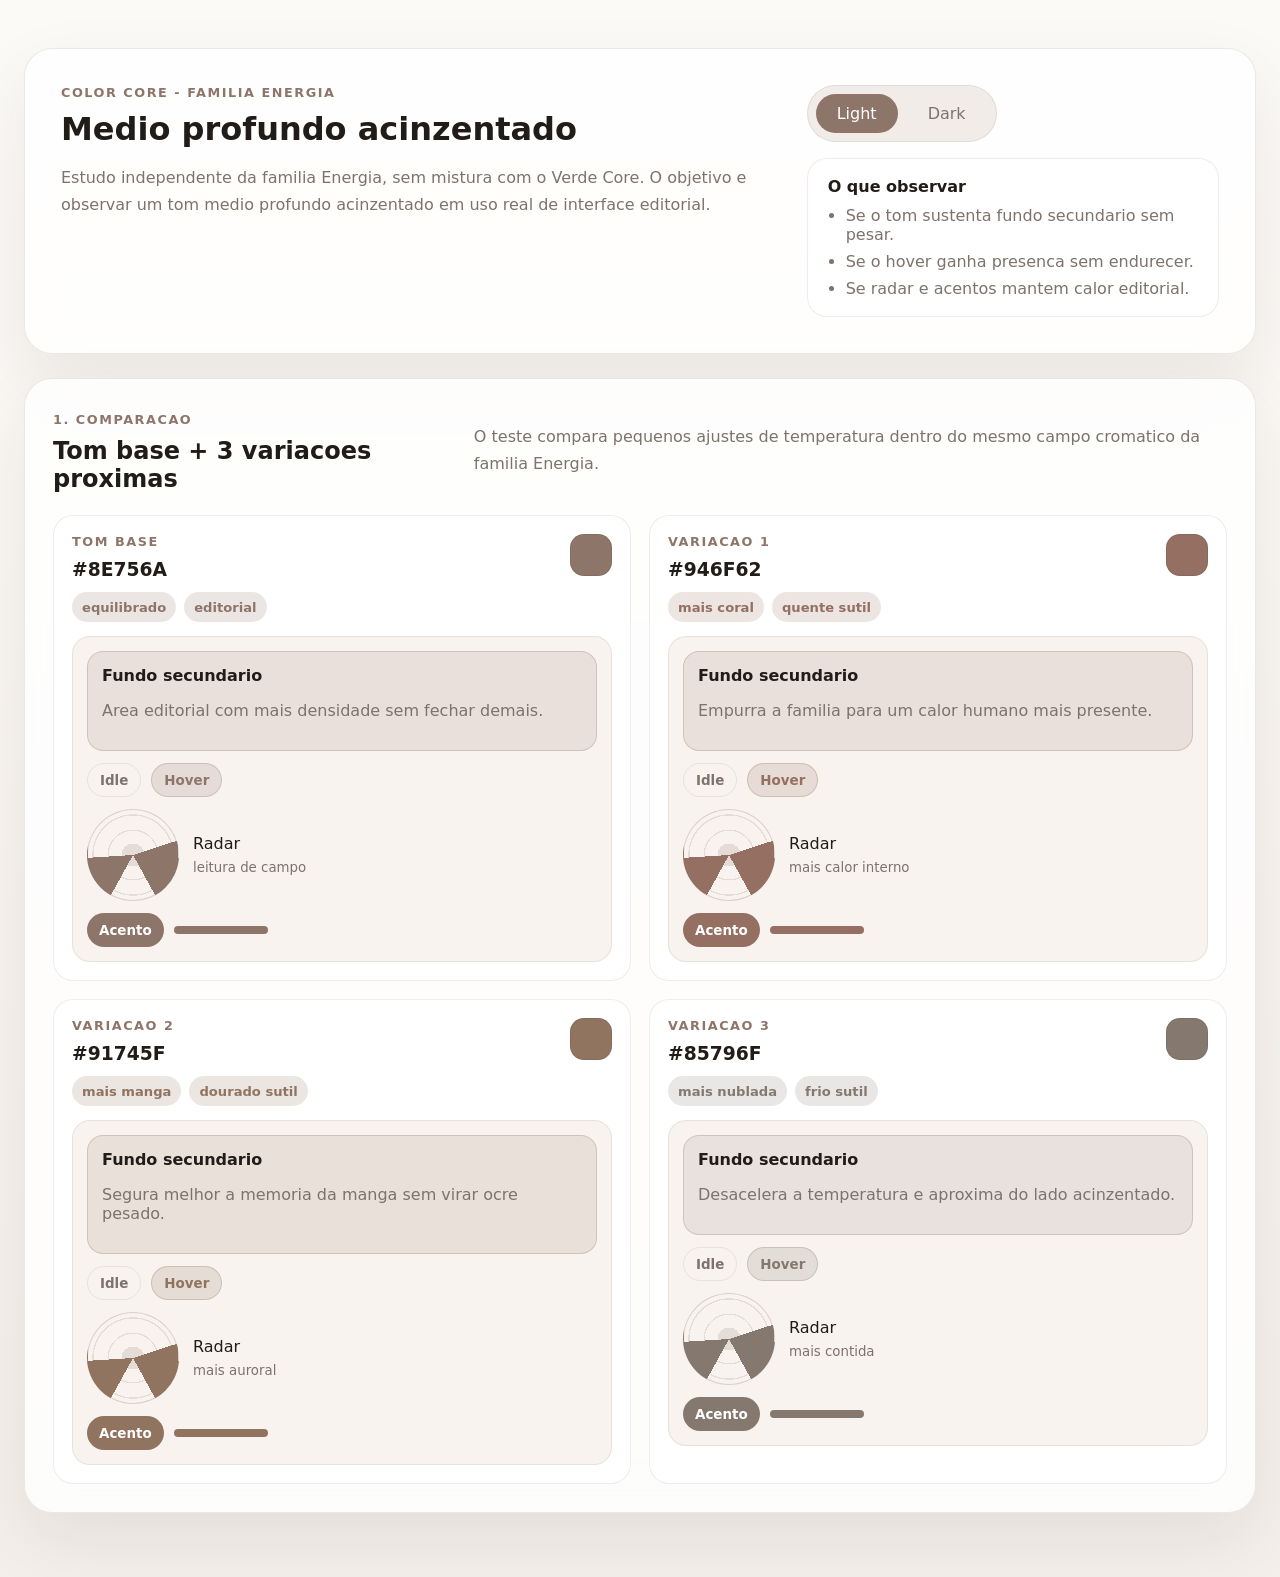
==== color-core-energia.html @ bc9af20e "Separate Color Core Energia from Verde Core preview Co-authored-by: gabriela92dias-web <gabriela92di" ====
<!DOCTYPE html>
<html lang="pt-BR">
  <head>
    <meta charset="UTF-8" />
    <meta name="viewport" content="width=device-width, initial-scale=1.0" />
    <title>Adapta - Color Core Energia</title>
    <link rel="stylesheet" href="./color-core-energia.css" />
  </head>
  <body data-mode="light">
    <main class="page-shell">
      <header class="hero">
        <div class="hero-copy">
          <p class="eyebrow">Color Core - familia Energia</p>
          <h1>Medio profundo acinzentado</h1>
          <p class="hero-text">
            Estudo independente da familia Energia, sem mistura com o Verde
            Core. O objetivo e observar um tom medio profundo acinzentado em uso
            real de interface editorial.
          </p>
        </div>

        <div class="hero-controls">
          <div class="segmented" role="group" aria-label="Alternar modo">
            <button class="segmented-btn is-active" data-mode-target="light">
              Light
            </button>
            <button class="segmented-btn" data-mode-target="dark">Dark</button>
          </div>

          <div class="legend-card">
            <p class="legend-title">O que observar</p>
            <ul>
              <li>Se o tom sustenta fundo secundario sem pesar.</li>
              <li>Se o hover ganha presenca sem endurecer.</li>
              <li>Se radar e acentos mantem calor editorial.</li>
            </ul>
          </div>
        </div>
      </header>

      <section class="panel">
        <div class="panel-heading">
          <div>
            <p class="section-kicker">1. Comparacao</p>
            <h2>Tom base + 3 variacoes proximas</h2>
          </div>
          <p class="section-note">
            O teste compara pequenos ajustes de temperatura dentro do mesmo
            campo cromatico da familia Energia.
          </p>
        </div>

        <div class="tone-lab">
          <article
            class="tone-card"
            style="
              --tone-main: #8e756a;
              --tone-soft: rgba(142, 117, 106, 0.18);
              --tone-surface: rgba(142, 117, 106, 0.14);
              --tone-line: rgba(142, 117, 106, 0.28);
            "
          >
            <div class="tone-head">
              <div>
                <p class="preview-kicker">Tom base</p>
                <h3>#8E756A</h3>
              </div>
              <span class="tone-swatch"></span>
            </div>

            <div class="tone-meta">
              <span class="tone-chip">equilibrado</span>
              <span class="tone-chip">editorial</span>
            </div>

            <div class="tone-demo">
              <div class="tone-surface-secondary">
                <strong>Fundo secundario</strong>
                <p>Area editorial com mais densidade sem fechar demais.</p>
              </div>

              <div class="tone-hover-row">
                <span class="tone-hover-idle">Idle</span>
                <span class="tone-hover-active">Hover</span>
              </div>

              <div class="tone-radar-block">
                <div class="tone-radar"></div>
                <div class="tone-radar-legend">
                  <span>Radar</span>
                  <small>leitura de campo</small>
                </div>
              </div>

              <div class="tone-accent-row">
                <span class="tone-accent-pill">Acento</span>
                <span class="tone-accent-line"></span>
              </div>
            </div>
          </article>

          <article
            class="tone-card"
            style="
              --tone-main: #946f62;
              --tone-soft: rgba(148, 111, 98, 0.18);
              --tone-surface: rgba(148, 111, 98, 0.14);
              --tone-line: rgba(148, 111, 98, 0.28);
            "
          >
            <div class="tone-head">
              <div>
                <p class="preview-kicker">Variacao 1</p>
                <h3>#946F62</h3>
              </div>
              <span class="tone-swatch"></span>
            </div>

            <div class="tone-meta">
              <span class="tone-chip">mais coral</span>
              <span class="tone-chip">quente sutil</span>
            </div>

            <div class="tone-demo">
              <div class="tone-surface-secondary">
                <strong>Fundo secundario</strong>
                <p>Empurra a familia para um calor humano mais presente.</p>
              </div>

              <div class="tone-hover-row">
                <span class="tone-hover-idle">Idle</span>
                <span class="tone-hover-active">Hover</span>
              </div>

              <div class="tone-radar-block">
                <div class="tone-radar"></div>
                <div class="tone-radar-legend">
                  <span>Radar</span>
                  <small>mais calor interno</small>
                </div>
              </div>

              <div class="tone-accent-row">
                <span class="tone-accent-pill">Acento</span>
                <span class="tone-accent-line"></span>
              </div>
            </div>
          </article>

          <article
            class="tone-card"
            style="
              --tone-main: #91745f;
              --tone-soft: rgba(145, 116, 95, 0.18);
              --tone-surface: rgba(145, 116, 95, 0.14);
              --tone-line: rgba(145, 116, 95, 0.28);
            "
          >
            <div class="tone-head">
              <div>
                <p class="preview-kicker">Variacao 2</p>
                <h3>#91745F</h3>
              </div>
              <span class="tone-swatch"></span>
            </div>

            <div class="tone-meta">
              <span class="tone-chip">mais manga</span>
              <span class="tone-chip">dourado sutil</span>
            </div>

            <div class="tone-demo">
              <div class="tone-surface-secondary">
                <strong>Fundo secundario</strong>
                <p>Segura melhor a memoria da manga sem virar ocre pesado.</p>
              </div>

              <div class="tone-hover-row">
                <span class="tone-hover-idle">Idle</span>
                <span class="tone-hover-active">Hover</span>
              </div>

              <div class="tone-radar-block">
                <div class="tone-radar"></div>
                <div class="tone-radar-legend">
                  <span>Radar</span>
                  <small>mais auroral</small>
                </div>
              </div>

              <div class="tone-accent-row">
                <span class="tone-accent-pill">Acento</span>
                <span class="tone-accent-line"></span>
              </div>
            </div>
          </article>

          <article
            class="tone-card"
            style="
              --tone-main: #85796f;
              --tone-soft: rgba(133, 121, 111, 0.18);
              --tone-surface: rgba(133, 121, 111, 0.14);
              --tone-line: rgba(133, 121, 111, 0.28);
            "
          >
            <div class="tone-head">
              <div>
                <p class="preview-kicker">Variacao 3</p>
                <h3>#85796F</h3>
              </div>
              <span class="tone-swatch"></span>
            </div>

            <div class="tone-meta">
              <span class="tone-chip">mais nublada</span>
              <span class="tone-chip">frio sutil</span>
            </div>

            <div class="tone-demo">
              <div class="tone-surface-secondary">
                <strong>Fundo secundario</strong>
                <p>Desacelera a temperatura e aproxima do lado acinzentado.</p>
              </div>

              <div class="tone-hover-row">
                <span class="tone-hover-idle">Idle</span>
                <span class="tone-hover-active">Hover</span>
              </div>

              <div class="tone-radar-block">
                <div class="tone-radar"></div>
                <div class="tone-radar-legend">
                  <span>Radar</span>
                  <small>mais contida</small>
                </div>
              </div>

              <div class="tone-accent-row">
                <span class="tone-accent-pill">Acento</span>
                <span class="tone-accent-line"></span>
              </div>
            </div>
          </article>
        </div>
      </section>
    </main>

    <script src="./app.js"></script>
  </body>
</html>
---- color-core-energia.css ----
:root {
  --radius-xl: 28px;
  --radius-lg: 20px;
  --radius-sm: 999px;
  --transition: 180ms ease;

  --neutral-000: #ffffff;
  --neutral-050: #faf8f5;
  --neutral-100: #f1ece8;
  --neutral-300: #d0c7c0;
  --neutral-500: #7d726c;
  --neutral-900: #221c19;
  --neutral-950: #110d0c;
}

* {
  box-sizing: border-box;
}

body {
  margin: 0;
  font-family: Inter, ui-sans-serif, system-ui, -apple-system, BlinkMacSystemFont,
    "Segoe UI", sans-serif;
  background: var(--page-bg);
  color: var(--text);
  transition: background var(--transition), color var(--transition);
}

body[data-mode="light"] {
  --page-bg: linear-gradient(180deg, #fcfaf7 0%, #f4efea 100%);
  --panel-bg: rgba(255, 255, 255, 0.82);
  --panel-border: rgba(92, 73, 61, 0.12);
  --panel-shadow: 0 28px 70px rgba(34, 28, 25, 0.08);
  --text: var(--neutral-900);
  --text-muted: var(--neutral-500);
  --line: rgba(34, 28, 25, 0.08);
  --surface: var(--neutral-000);
  --surface-subtle: var(--neutral-100);
  --accent: #8e756a;
  --accent-contrast: var(--neutral-000);
  --demo-bg: #f8f3ef;
  --demo-border: rgba(34, 28, 25, 0.08);
}

body[data-mode="dark"] {
  --page-bg: linear-gradient(180deg, #16110f 0%, #211917 100%);
  --panel-bg: rgba(25, 20, 18, 0.82);
  --panel-border: rgba(208, 199, 192, 0.1);
  --panel-shadow: 0 28px 70px rgba(0, 0, 0, 0.3);
  --text: #f8f5f2;
  --text-muted: #c7bbb4;
  --line: rgba(255, 255, 255, 0.08);
  --surface: #201918;
  --surface-subtle: #2a211f;
  --accent: #b99580;
  --accent-contrast: var(--neutral-950);
  --demo-bg: #1a1513;
  --demo-border: rgba(255, 255, 255, 0.08);
}

button {
  font: inherit;
}

.page-shell {
  width: min(1240px, calc(100vw - 48px));
  margin: 0 auto;
  padding: 48px 0 64px;
}

.hero,
.panel {
  background: var(--panel-bg);
  border: 1px solid var(--panel-border);
  border-radius: var(--radius-xl);
  box-shadow: var(--panel-shadow);
  backdrop-filter: blur(20px);
}

.hero {
  display: grid;
  grid-template-columns: minmax(0, 1.4fr) minmax(280px, 0.8fr);
  gap: 24px;
  padding: 36px;
}

.panel {
  margin-top: 24px;
  padding: 28px;
}

.hero-copy h1,
.panel h2,
.panel h3 {
  margin: 0;
}

.eyebrow,
.section-kicker,
.preview-kicker {
  margin: 0 0 10px;
  color: var(--accent);
  font-size: 0.8rem;
  font-weight: 700;
  letter-spacing: 0.12em;
  text-transform: uppercase;
}

.hero-text,
.section-note,
.legend-card li,
.tone-surface-secondary p,
.tone-radar-legend small {
  color: var(--text-muted);
}

.hero-text,
.section-note {
  line-height: 1.7;
}

.hero-controls {
  display: flex;
  flex-direction: column;
  gap: 16px;
}

.segmented {
  display: inline-flex;
  gap: 8px;
  padding: 8px;
  background: var(--surface-subtle);
  border: 1px solid var(--line);
  border-radius: var(--radius-sm);
  align-self: flex-start;
}

.segmented-btn {
  min-width: 82px;
  padding: 10px 16px;
  border: 0;
  border-radius: var(--radius-sm);
  background: transparent;
  color: var(--text-muted);
  cursor: pointer;
}

.segmented-btn.is-active {
  background: var(--accent);
  color: var(--accent-contrast);
}

.legend-card,
.tone-card {
  background: var(--surface);
  border: 1px solid var(--line);
  border-radius: var(--radius-lg);
}

.legend-card {
  padding: 18px 20px;
}

.legend-title {
  margin: 0 0 10px;
  font-weight: 700;
}

.legend-card ul {
  margin: 0;
  padding-left: 18px;
  display: grid;
  gap: 8px;
}

.panel-heading {
  display: flex;
  justify-content: space-between;
  gap: 24px;
  align-items: end;
  margin-bottom: 22px;
}

.tone-lab {
  display: grid;
  grid-template-columns: repeat(2, minmax(0, 1fr));
  gap: 18px;
}

.tone-card {
  padding: 18px;
}

.tone-head {
  display: flex;
  justify-content: space-between;
  gap: 12px;
  align-items: start;
  margin-bottom: 12px;
}

.tone-head h3 {
  margin: 0;
}

.tone-swatch {
  width: 42px;
  height: 42px;
  border-radius: 14px;
  background: var(--tone-main);
  box-shadow: inset 0 0 0 1px rgba(0, 0, 0, 0.08);
}

.tone-meta {
  display: flex;
  flex-wrap: wrap;
  gap: 8px;
  margin-bottom: 14px;
}

.tone-chip {
  display: inline-flex;
  align-items: center;
  min-height: 30px;
  padding: 0 10px;
  border-radius: var(--radius-sm);
  background: var(--tone-soft);
  color: var(--tone-main);
  font-size: 0.82rem;
  font-weight: 700;
}

.tone-demo {
  display: grid;
  gap: 12px;
  padding: 14px;
  background: var(--demo-bg);
  border: 1px solid var(--demo-border);
  border-radius: 18px;
}

.tone-surface-secondary {
  padding: 14px;
  background: var(--tone-surface);
  border: 1px solid var(--tone-line);
  border-radius: 16px;
}

.tone-surface-secondary strong,
.tone-radar-legend span {
  display: block;
  margin-bottom: 4px;
}

.tone-hover-row,
.tone-accent-row {
  display: flex;
  gap: 10px;
  align-items: center;
  flex-wrap: wrap;
}

.tone-hover-idle,
.tone-hover-active,
.tone-accent-pill {
  display: inline-flex;
  align-items: center;
  min-height: 34px;
  padding: 0 12px;
  border-radius: var(--radius-sm);
  font-size: 0.84rem;
  font-weight: 700;
}

.tone-hover-idle {
  background: transparent;
  border: 1px solid var(--demo-border);
  color: var(--text-muted);
}

.tone-hover-active {
  background: var(--tone-soft);
  border: 1px solid var(--tone-line);
  color: var(--tone-main);
}

.tone-radar-block {
  display: grid;
  grid-template-columns: 92px minmax(0, 1fr);
  gap: 14px;
  align-items: center;
}

.tone-radar {
  width: 92px;
  height: 92px;
  border-radius: 50%;
  border: 1px solid var(--tone-line);
  background:
    radial-gradient(circle at center, var(--tone-soft) 0 18%, transparent 18% 38%, var(--tone-soft) 38% 40%, transparent 40% 62%, var(--tone-soft) 62% 64%, transparent 64% 100%),
    conic-gradient(from 0deg, transparent 0 20%, var(--tone-main) 20% 42%, transparent 42% 58%, var(--tone-main) 58% 74%, transparent 74% 100%);
}

.tone-accent-pill {
  background: var(--tone-main);
  color: var(--neutral-000);
}

.tone-accent-line {
  display: block;
  width: 94px;
  height: 8px;
  border-radius: 999px;
  background: var(--tone-main);
}

@media (max-width: 980px) {
  .hero,
  .tone-lab {
    grid-template-columns: 1fr;
  }

  .panel-heading {
    align-items: start;
    flex-direction: column;
  }
}

@media (max-width: 640px) {
  .page-shell {
    width: min(100vw - 24px, 1240px);
    padding-top: 24px;
    padding-bottom: 40px;
  }

  .hero,
  .panel,
  .tone-card {
    padding: 18px;
  }
}
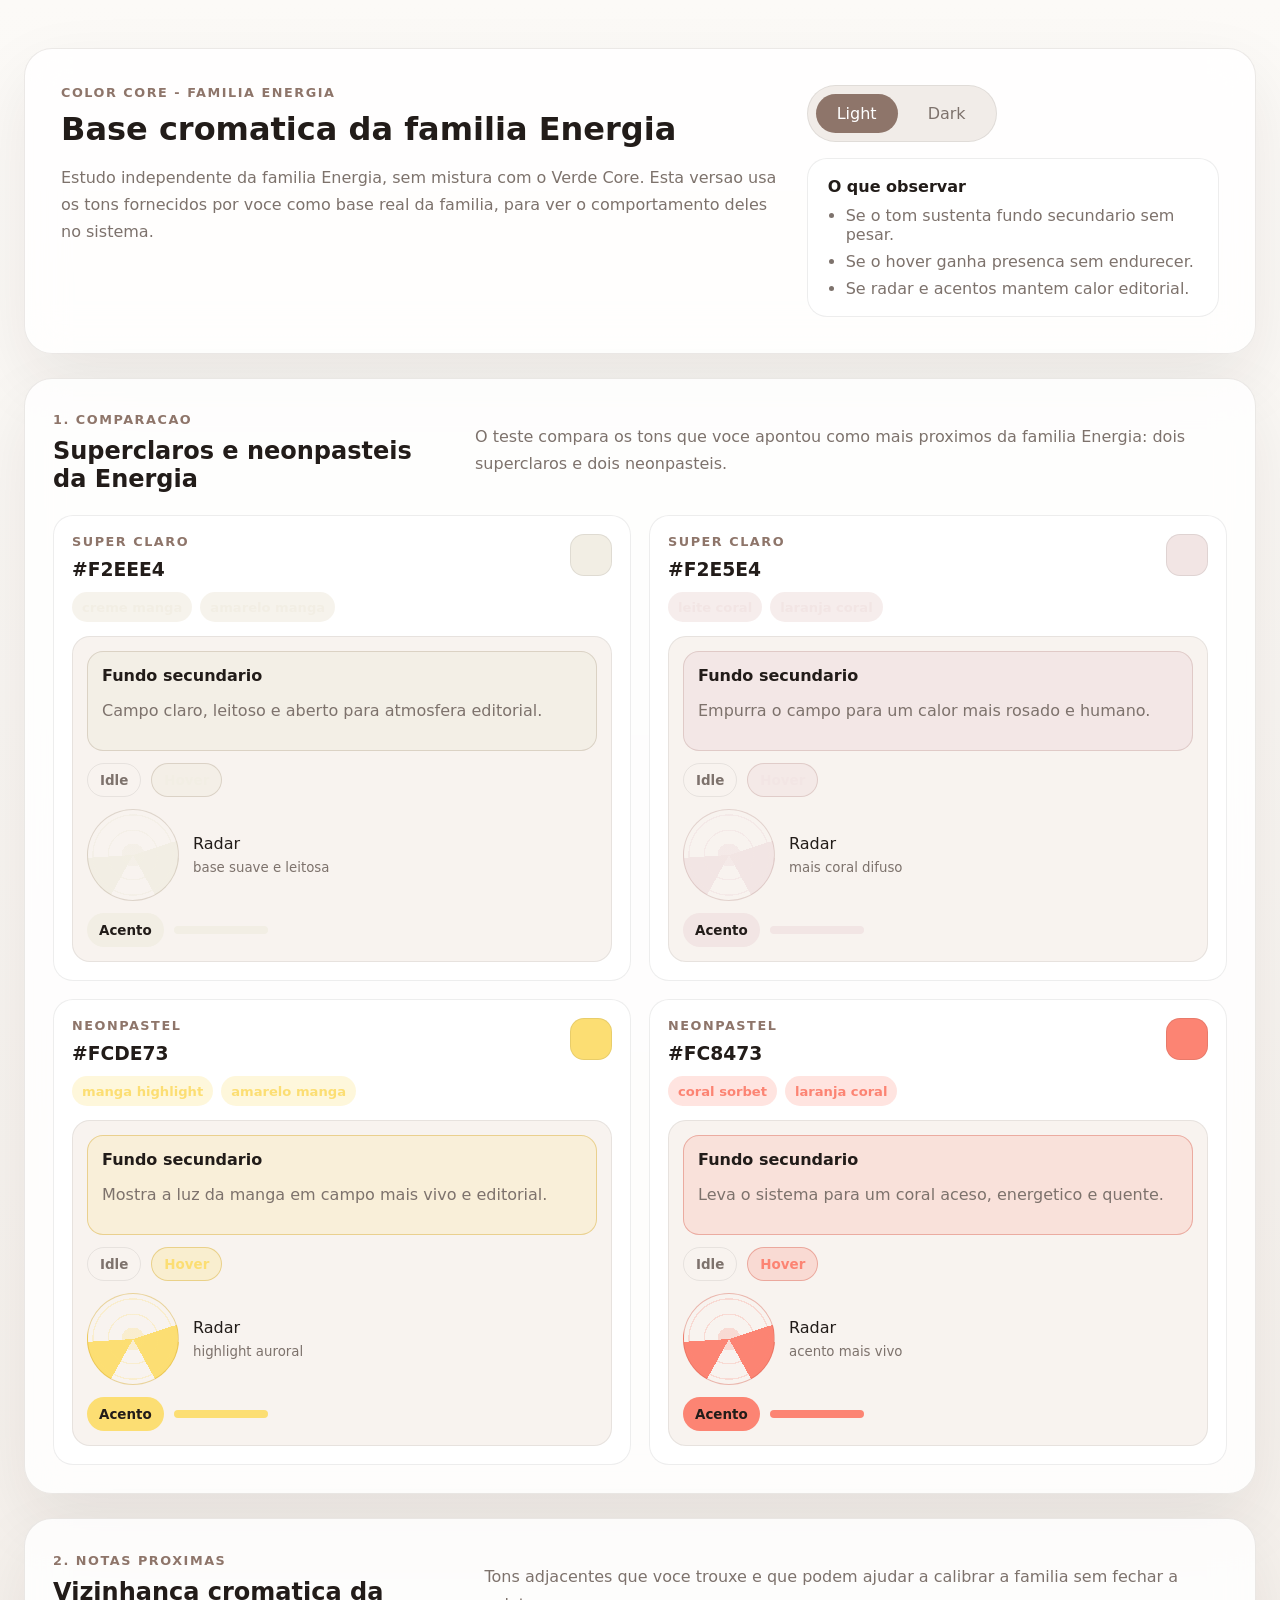
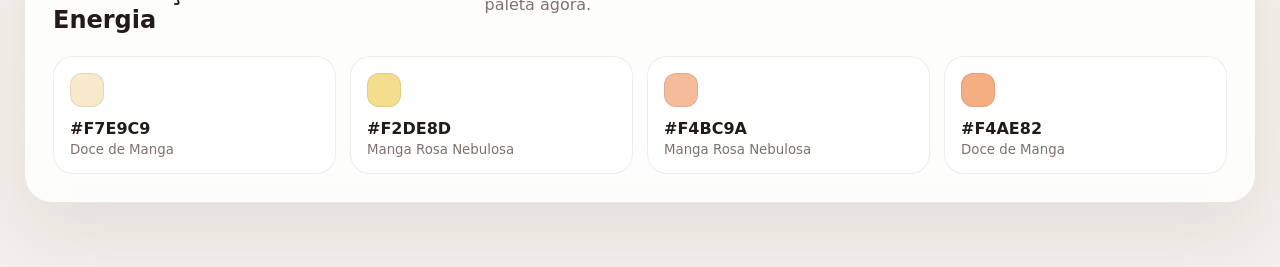
==== commit 87fcf47f: "Use user-provided Energia palette in Color Core preview Co-authored-by: gabriela92dias-web <gabriela" ====
--- a/color-core-energia.html
+++ b/color-core-energia.html
@@ -11,11 +11,11 @@
       <header class="hero">
         <div class="hero-copy">
           <p class="eyebrow">Color Core - familia Energia</p>
-          <h1>Medio profundo acinzentado</h1>
+          <h1>Base cromatica da familia Energia</h1>
           <p class="hero-text">
             Estudo independente da familia Energia, sem mistura com o Verde
-            Core. O objetivo e observar um tom medio profundo acinzentado em uso
-            real de interface editorial.
+            Core. Esta versao usa os tons fornecidos por voce como base real da
+            familia, para ver o comportamento deles no sistema.
           </p>
         </div>
 
@@ -42,11 +42,11 @@
         <div class="panel-heading">
           <div>
             <p class="section-kicker">1. Comparacao</p>
-            <h2>Tom base + 3 variacoes proximas</h2>
+            <h2>Superclaros e neonpasteis da Energia</h2>
           </div>
           <p class="section-note">
-            O teste compara pequenos ajustes de temperatura dentro do mesmo
-            campo cromatico da familia Energia.
+            O teste compara os tons que voce apontou como mais proximos da
+            familia Energia: dois superclaros e dois neonpasteis.
           </p>
         </div>
 
@@ -54,194 +54,234 @@
           <article
             class="tone-card"
             style="
-              --tone-main: #8e756a;
-              --tone-soft: rgba(142, 117, 106, 0.18);
-              --tone-surface: rgba(142, 117, 106, 0.14);
-              --tone-line: rgba(142, 117, 106, 0.28);
-            "
-          >
-            <div class="tone-head">
-              <div>
-                <p class="preview-kicker">Tom base</p>
-                <h3>#8E756A</h3>
-              </div>
-              <span class="tone-swatch"></span>
-            </div>
-
-            <div class="tone-meta">
-              <span class="tone-chip">equilibrado</span>
-              <span class="tone-chip">editorial</span>
-            </div>
-
-            <div class="tone-demo">
-              <div class="tone-surface-secondary">
-                <strong>Fundo secundario</strong>
-                <p>Area editorial com mais densidade sem fechar demais.</p>
-              </div>
-
-              <div class="tone-hover-row">
-                <span class="tone-hover-idle">Idle</span>
-                <span class="tone-hover-active">Hover</span>
-              </div>
-
-              <div class="tone-radar-block">
-                <div class="tone-radar"></div>
-                <div class="tone-radar-legend">
-                  <span>Radar</span>
-                  <small>leitura de campo</small>
-                </div>
-              </div>
-
-              <div class="tone-accent-row">
-                <span class="tone-accent-pill">Acento</span>
-                <span class="tone-accent-line"></span>
-              </div>
-            </div>
-          </article>
-
-          <article
-            class="tone-card"
-            style="
-              --tone-main: #946f62;
-              --tone-soft: rgba(148, 111, 98, 0.18);
-              --tone-surface: rgba(148, 111, 98, 0.14);
-              --tone-line: rgba(148, 111, 98, 0.28);
-            "
-          >
-            <div class="tone-head">
-              <div>
-                <p class="preview-kicker">Variacao 1</p>
-                <h3>#946F62</h3>
-              </div>
-              <span class="tone-swatch"></span>
-            </div>
-
-            <div class="tone-meta">
-              <span class="tone-chip">mais coral</span>
-              <span class="tone-chip">quente sutil</span>
-            </div>
-
-            <div class="tone-demo">
-              <div class="tone-surface-secondary">
-                <strong>Fundo secundario</strong>
-                <p>Empurra a familia para um calor humano mais presente.</p>
-              </div>
-
-              <div class="tone-hover-row">
-                <span class="tone-hover-idle">Idle</span>
-                <span class="tone-hover-active">Hover</span>
-              </div>
-
-              <div class="tone-radar-block">
-                <div class="tone-radar"></div>
-                <div class="tone-radar-legend">
-                  <span>Radar</span>
-                  <small>mais calor interno</small>
-                </div>
-              </div>
-
-              <div class="tone-accent-row">
-                <span class="tone-accent-pill">Acento</span>
-                <span class="tone-accent-line"></span>
-              </div>
-            </div>
-          </article>
-
-          <article
-            class="tone-card"
-            style="
-              --tone-main: #91745f;
-              --tone-soft: rgba(145, 116, 95, 0.18);
-              --tone-surface: rgba(145, 116, 95, 0.14);
-              --tone-line: rgba(145, 116, 95, 0.28);
-            "
-          >
-            <div class="tone-head">
-              <div>
-                <p class="preview-kicker">Variacao 2</p>
-                <h3>#91745F</h3>
-              </div>
-              <span class="tone-swatch"></span>
-            </div>
-
-            <div class="tone-meta">
-              <span class="tone-chip">mais manga</span>
-              <span class="tone-chip">dourado sutil</span>
-            </div>
-
-            <div class="tone-demo">
-              <div class="tone-surface-secondary">
-                <strong>Fundo secundario</strong>
-                <p>Segura melhor a memoria da manga sem virar ocre pesado.</p>
-              </div>
-
-              <div class="tone-hover-row">
-                <span class="tone-hover-idle">Idle</span>
-                <span class="tone-hover-active">Hover</span>
-              </div>
-
-              <div class="tone-radar-block">
-                <div class="tone-radar"></div>
-                <div class="tone-radar-legend">
-                  <span>Radar</span>
-                  <small>mais auroral</small>
-                </div>
-              </div>
-
-              <div class="tone-accent-row">
-                <span class="tone-accent-pill">Acento</span>
-                <span class="tone-accent-line"></span>
-              </div>
-            </div>
-          </article>
-
-          <article
-            class="tone-card"
-            style="
-              --tone-main: #85796f;
-              --tone-soft: rgba(133, 121, 111, 0.18);
-              --tone-surface: rgba(133, 121, 111, 0.14);
-              --tone-line: rgba(133, 121, 111, 0.28);
-            "
-          >
-            <div class="tone-head">
-              <div>
-                <p class="preview-kicker">Variacao 3</p>
-                <h3>#85796F</h3>
-              </div>
-              <span class="tone-swatch"></span>
-            </div>
-
-            <div class="tone-meta">
-              <span class="tone-chip">mais nublada</span>
-              <span class="tone-chip">frio sutil</span>
-            </div>
-
-            <div class="tone-demo">
-              <div class="tone-surface-secondary">
-                <strong>Fundo secundario</strong>
-                <p>Desacelera a temperatura e aproxima do lado acinzentado.</p>
-              </div>
-
-              <div class="tone-hover-row">
-                <span class="tone-hover-idle">Idle</span>
-                <span class="tone-hover-active">Hover</span>
-              </div>
-
-              <div class="tone-radar-block">
-                <div class="tone-radar"></div>
-                <div class="tone-radar-legend">
-                  <span>Radar</span>
-                  <small>mais contida</small>
-                </div>
-              </div>
-
-              <div class="tone-accent-row">
-                <span class="tone-accent-pill">Acento</span>
-                <span class="tone-accent-line"></span>
-              </div>
-            </div>
-          </article>
+              --tone-main: #f2eee4;
+              --tone-soft: rgba(242, 238, 228, 0.68);
+              --tone-surface: rgba(242, 238, 228, 0.82);
+              --tone-line: rgba(170, 154, 133, 0.34);
+              --tone-contrast: #221c19;
+            "
+          >
+            <div class="tone-head">
+              <div>
+                <p class="preview-kicker">Super claro</p>
+                <h3>#F2EEE4</h3>
+              </div>
+              <span class="tone-swatch"></span>
+            </div>
+
+            <div class="tone-meta">
+              <span class="tone-chip">creme manga</span>
+              <span class="tone-chip">amarelo manga</span>
+            </div>
+
+            <div class="tone-demo">
+              <div class="tone-surface-secondary">
+                <strong>Fundo secundario</strong>
+                <p>Campo claro, leitoso e aberto para atmosfera editorial.</p>
+              </div>
+
+              <div class="tone-hover-row">
+                <span class="tone-hover-idle">Idle</span>
+                <span class="tone-hover-active">Hover</span>
+              </div>
+
+              <div class="tone-radar-block">
+                <div class="tone-radar"></div>
+                <div class="tone-radar-legend">
+                  <span>Radar</span>
+                  <small>base suave e leitosa</small>
+                </div>
+              </div>
+
+              <div class="tone-accent-row">
+                <span class="tone-accent-pill">Acento</span>
+                <span class="tone-accent-line"></span>
+              </div>
+            </div>
+          </article>
+
+          <article
+            class="tone-card"
+            style="
+              --tone-main: #f2e5e4;
+              --tone-soft: rgba(242, 229, 228, 0.68);
+              --tone-surface: rgba(242, 229, 228, 0.82);
+              --tone-line: rgba(185, 148, 140, 0.34);
+              --tone-contrast: #221c19;
+            "
+          >
+            <div class="tone-head">
+              <div>
+                <p class="preview-kicker">Super claro</p>
+                <h3>#F2E5E4</h3>
+              </div>
+              <span class="tone-swatch"></span>
+            </div>
+
+            <div class="tone-meta">
+              <span class="tone-chip">leite coral</span>
+              <span class="tone-chip">laranja coral</span>
+            </div>
+
+            <div class="tone-demo">
+              <div class="tone-surface-secondary">
+                <strong>Fundo secundario</strong>
+                <p>Empurra o campo para um calor mais rosado e humano.</p>
+              </div>
+
+              <div class="tone-hover-row">
+                <span class="tone-hover-idle">Idle</span>
+                <span class="tone-hover-active">Hover</span>
+              </div>
+
+              <div class="tone-radar-block">
+                <div class="tone-radar"></div>
+                <div class="tone-radar-legend">
+                  <span>Radar</span>
+                  <small>mais coral difuso</small>
+                </div>
+              </div>
+
+              <div class="tone-accent-row">
+                <span class="tone-accent-pill">Acento</span>
+                <span class="tone-accent-line"></span>
+              </div>
+            </div>
+          </article>
+
+          <article
+            class="tone-card"
+            style="
+              --tone-main: #fcde73;
+              --tone-soft: rgba(252, 222, 115, 0.26);
+              --tone-surface: rgba(252, 222, 115, 0.18);
+              --tone-line: rgba(212, 168, 42, 0.42);
+              --tone-contrast: #221c19;
+            "
+          >
+            <div class="tone-head">
+              <div>
+                <p class="preview-kicker">Neonpastel</p>
+                <h3>#FCDE73</h3>
+              </div>
+              <span class="tone-swatch"></span>
+            </div>
+
+            <div class="tone-meta">
+              <span class="tone-chip">manga highlight</span>
+              <span class="tone-chip">amarelo manga</span>
+            </div>
+
+            <div class="tone-demo">
+              <div class="tone-surface-secondary">
+                <strong>Fundo secundario</strong>
+                <p>Mostra a luz da manga em campo mais vivo e editorial.</p>
+              </div>
+
+              <div class="tone-hover-row">
+                <span class="tone-hover-idle">Idle</span>
+                <span class="tone-hover-active">Hover</span>
+              </div>
+
+              <div class="tone-radar-block">
+                <div class="tone-radar"></div>
+                <div class="tone-radar-legend">
+                  <span>Radar</span>
+                  <small>highlight auroral</small>
+                </div>
+              </div>
+
+              <div class="tone-accent-row">
+                <span class="tone-accent-pill">Acento</span>
+                <span class="tone-accent-line"></span>
+              </div>
+            </div>
+          </article>
+
+          <article
+            class="tone-card"
+            style="
+              --tone-main: #fc8473;
+              --tone-soft: rgba(252, 132, 115, 0.22);
+              --tone-surface: rgba(252, 132, 115, 0.16);
+              --tone-line: rgba(214, 98, 82, 0.42);
+              --tone-contrast: #221c19;
+            "
+          >
+            <div class="tone-head">
+              <div>
+                <p class="preview-kicker">Neonpastel</p>
+                <h3>#FC8473</h3>
+              </div>
+              <span class="tone-swatch"></span>
+            </div>
+
+            <div class="tone-meta">
+              <span class="tone-chip">coral sorbet</span>
+              <span class="tone-chip">laranja coral</span>
+            </div>
+
+            <div class="tone-demo">
+              <div class="tone-surface-secondary">
+                <strong>Fundo secundario</strong>
+                <p>Leva o sistema para um coral aceso, energetico e quente.</p>
+              </div>
+
+              <div class="tone-hover-row">
+                <span class="tone-hover-idle">Idle</span>
+                <span class="tone-hover-active">Hover</span>
+              </div>
+
+              <div class="tone-radar-block">
+                <div class="tone-radar"></div>
+                <div class="tone-radar-legend">
+                  <span>Radar</span>
+                  <small>acento mais vivo</small>
+                </div>
+              </div>
+
+              <div class="tone-accent-row">
+                <span class="tone-accent-pill">Acento</span>
+                <span class="tone-accent-line"></span>
+              </div>
+            </div>
+          </article>
+        </div>
+      </section>
+
+      <section class="panel">
+        <div class="panel-heading">
+          <div>
+            <p class="section-kicker">2. Notas proximas</p>
+            <h2>Vizinhança cromatica da Energia</h2>
+          </div>
+          <p class="section-note">
+            Tons adjacentes que voce trouxe e que podem ajudar a calibrar a
+            familia sem fechar a paleta agora.
+          </p>
+        </div>
+
+        <div class="swatch-notes">
+          <div class="swatch-note" style="--note:#F7E9C9;">
+            <span class="swatch-note-dot"></span>
+            <strong>#F7E9C9</strong>
+            <small>Doce de Manga</small>
+          </div>
+          <div class="swatch-note" style="--note:#F2DE8D;">
+            <span class="swatch-note-dot"></span>
+            <strong>#F2DE8D</strong>
+            <small>Manga Rosa Nebulosa</small>
+          </div>
+          <div class="swatch-note" style="--note:#F4BC9A;">
+            <span class="swatch-note-dot"></span>
+            <strong>#F4BC9A</strong>
+            <small>Manga Rosa Nebulosa</small>
+          </div>
+          <div class="swatch-note" style="--note:#F4AE82;">
+            <span class="swatch-note-dot"></span>
+            <strong>#F4AE82</strong>
+            <small>Doce de Manga</small>
+          </div>
         </div>
       </section>
     </main>
--- a/color-core-energia.css
+++ b/color-core-energia.css
@@ -303,7 +303,7 @@
 
 .tone-accent-pill {
   background: var(--tone-main);
-  color: var(--neutral-000);
+  color: var(--tone-contrast, var(--neutral-000));
 }
 
 .tone-accent-line {
@@ -314,9 +314,46 @@
   background: var(--tone-main);
 }
 
+.swatch-notes {
+  display: grid;
+  grid-template-columns: repeat(4, minmax(0, 1fr));
+  gap: 14px;
+}
+
+.swatch-note {
+  padding: 16px;
+  background: var(--surface);
+  border: 1px solid var(--line);
+  border-radius: var(--radius-lg);
+}
+
+.swatch-note-dot {
+  display: block;
+  width: 34px;
+  height: 34px;
+  border-radius: 12px;
+  background: var(--note);
+  box-shadow: inset 0 0 0 1px rgba(0, 0, 0, 0.08);
+  margin-bottom: 12px;
+}
+
+.swatch-note strong,
+.swatch-note small {
+  display: block;
+}
+
+.swatch-note strong {
+  margin-bottom: 4px;
+}
+
+.swatch-note small {
+  color: var(--text-muted);
+}
+
 @media (max-width: 980px) {
   .hero,
-  .tone-lab {
+  .tone-lab,
+  .swatch-notes {
     grid-template-columns: 1fr;
   }
 
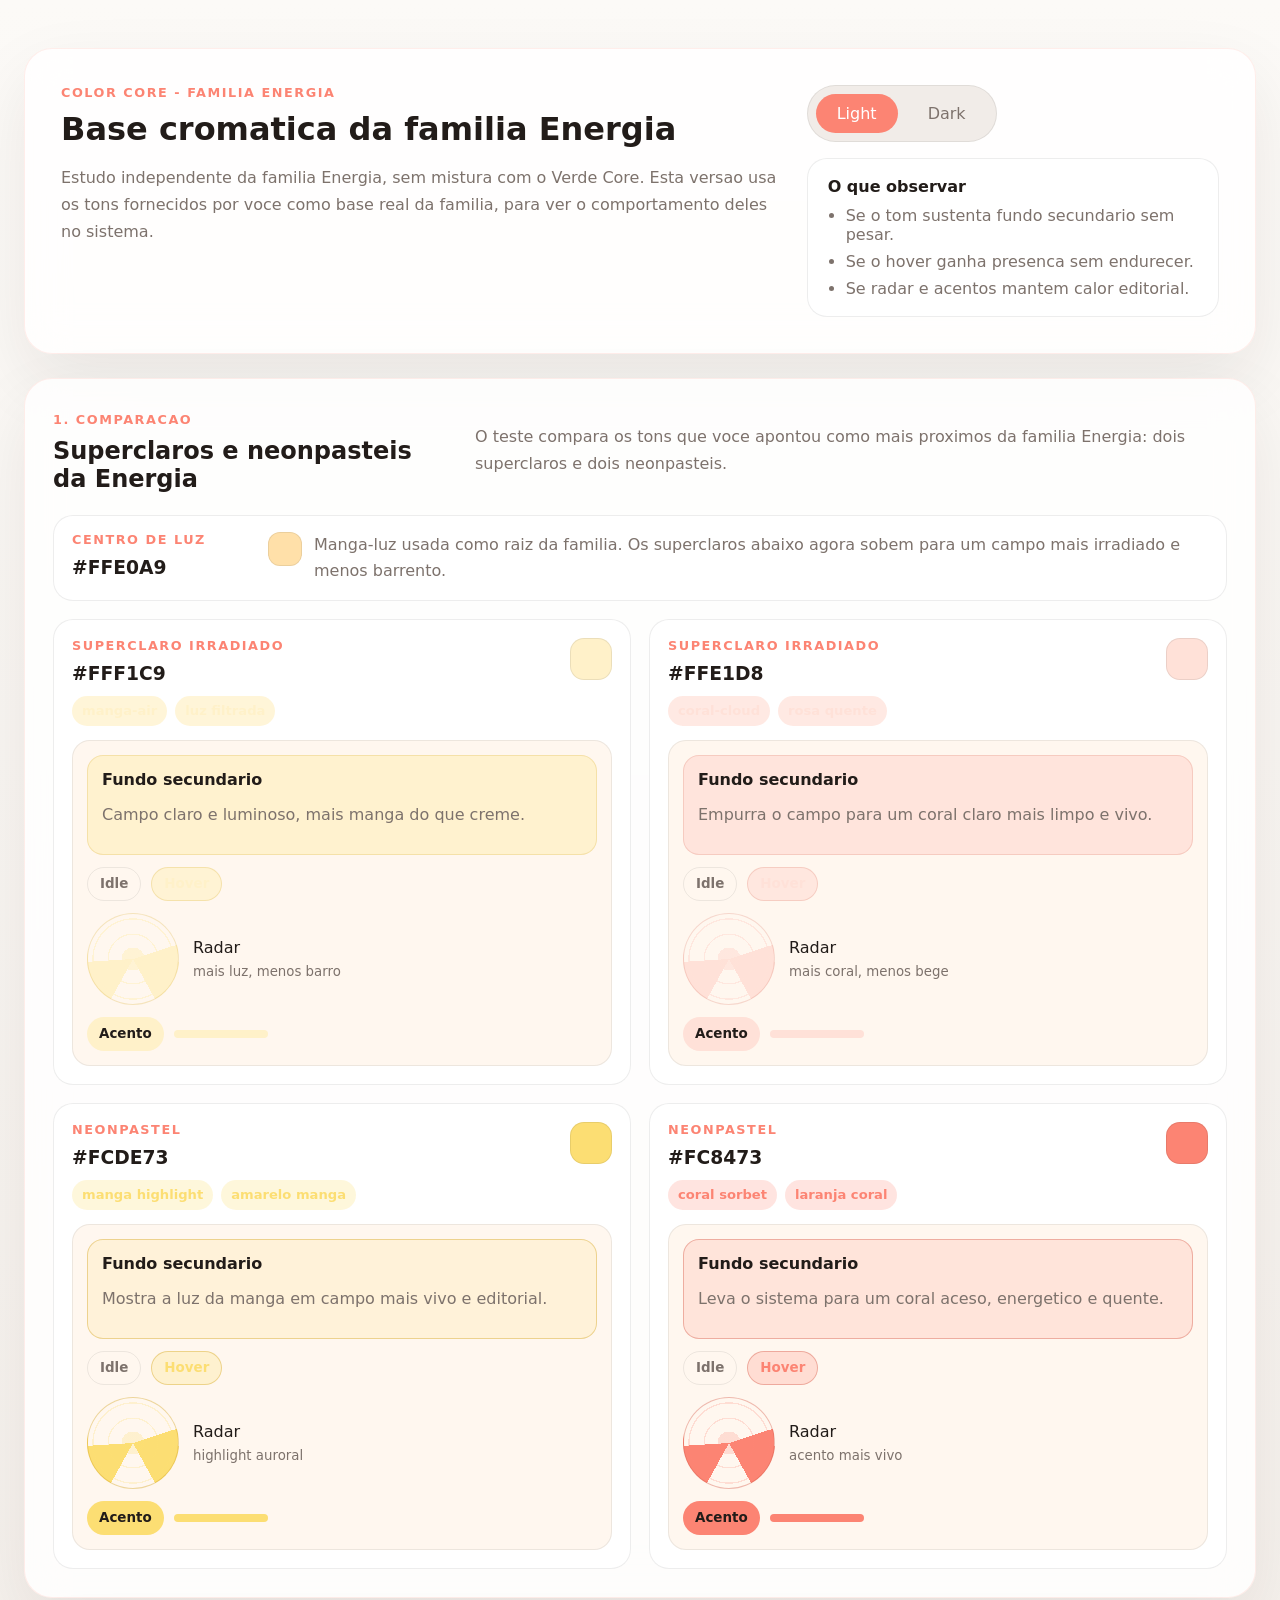
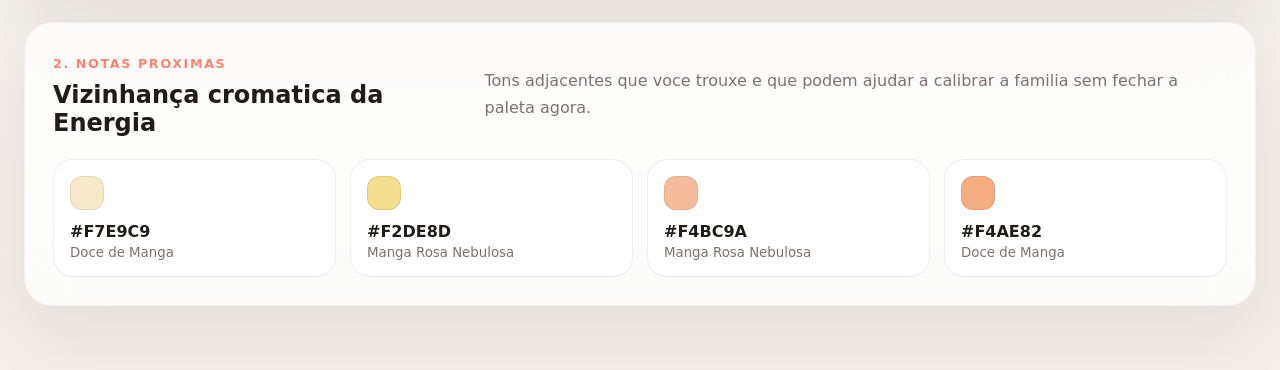
==== commit cb10fe5c: "Refine Energia superlights toward irradiated fields Co-authored-by: gabriela92dias-web <gabriela92di" ====
--- a/color-core-energia.html
+++ b/color-core-energia.html
@@ -50,34 +50,48 @@
           </p>
         </div>
 
+        <div class="center-tone-banner">
+          <div>
+            <p class="preview-kicker">Centro de luz</p>
+            <h3>#FFE0A9</h3>
+          </div>
+          <div class="center-tone-meta">
+            <span class="center-tone-dot"></span>
+            <p>
+              Manga-luz usada como raiz da familia. Os superclaros abaixo agora
+              sobem para um campo mais irradiado e menos barrento.
+            </p>
+          </div>
+        </div>
+
         <div class="tone-lab">
           <article
             class="tone-card"
             style="
-              --tone-main: #f2eee4;
-              --tone-soft: rgba(242, 238, 228, 0.68);
-              --tone-surface: rgba(242, 238, 228, 0.82);
-              --tone-line: rgba(170, 154, 133, 0.34);
+              --tone-main: #fff1c9;
+              --tone-soft: rgba(255, 241, 201, 0.72);
+              --tone-surface: rgba(255, 241, 201, 0.84);
+              --tone-line: rgba(224, 190, 92, 0.34);
               --tone-contrast: #221c19;
             "
           >
             <div class="tone-head">
               <div>
-                <p class="preview-kicker">Super claro</p>
-                <h3>#F2EEE4</h3>
+                <p class="preview-kicker">Superclaro irradiado</p>
+                <h3>#FFF1C9</h3>
               </div>
               <span class="tone-swatch"></span>
             </div>
 
             <div class="tone-meta">
-              <span class="tone-chip">creme manga</span>
-              <span class="tone-chip">amarelo manga</span>
+              <span class="tone-chip">manga-air</span>
+              <span class="tone-chip">luz filtrada</span>
             </div>
 
             <div class="tone-demo">
               <div class="tone-surface-secondary">
                 <strong>Fundo secundario</strong>
-                <p>Campo claro, leitoso e aberto para atmosfera editorial.</p>
+                <p>Campo claro e luminoso, mais manga do que creme.</p>
               </div>
 
               <div class="tone-hover-row">
@@ -89,7 +103,7 @@
                 <div class="tone-radar"></div>
                 <div class="tone-radar-legend">
                   <span>Radar</span>
-                  <small>base suave e leitosa</small>
+                  <small>mais luz, menos barro</small>
                 </div>
               </div>
 
@@ -103,30 +117,30 @@
           <article
             class="tone-card"
             style="
-              --tone-main: #f2e5e4;
-              --tone-soft: rgba(242, 229, 228, 0.68);
-              --tone-surface: rgba(242, 229, 228, 0.82);
-              --tone-line: rgba(185, 148, 140, 0.34);
+              --tone-main: #ffe1d8;
+              --tone-soft: rgba(255, 225, 216, 0.72);
+              --tone-surface: rgba(255, 225, 216, 0.84);
+              --tone-line: rgba(228, 154, 138, 0.34);
               --tone-contrast: #221c19;
             "
           >
             <div class="tone-head">
               <div>
-                <p class="preview-kicker">Super claro</p>
-                <h3>#F2E5E4</h3>
+                <p class="preview-kicker">Superclaro irradiado</p>
+                <h3>#FFE1D8</h3>
               </div>
               <span class="tone-swatch"></span>
             </div>
 
             <div class="tone-meta">
-              <span class="tone-chip">leite coral</span>
-              <span class="tone-chip">laranja coral</span>
+              <span class="tone-chip">coral-cloud</span>
+              <span class="tone-chip">rosa quente</span>
             </div>
 
             <div class="tone-demo">
               <div class="tone-surface-secondary">
                 <strong>Fundo secundario</strong>
-                <p>Empurra o campo para um calor mais rosado e humano.</p>
+                <p>Empurra o campo para um coral claro mais limpo e vivo.</p>
               </div>
 
               <div class="tone-hover-row">
@@ -138,7 +152,7 @@
                 <div class="tone-radar"></div>
                 <div class="tone-radar-legend">
                   <span>Radar</span>
-                  <small>mais coral difuso</small>
+                  <small>mais coral, menos bege</small>
                 </div>
               </div>
 
--- a/color-core-energia.css
+++ b/color-core-energia.css
@@ -29,32 +29,32 @@
 body[data-mode="light"] {
   --page-bg: linear-gradient(180deg, #fcfaf7 0%, #f4efea 100%);
   --panel-bg: rgba(255, 255, 255, 0.82);
-  --panel-border: rgba(92, 73, 61, 0.12);
+  --panel-border: rgba(252, 132, 115, 0.14);
   --panel-shadow: 0 28px 70px rgba(34, 28, 25, 0.08);
   --text: var(--neutral-900);
   --text-muted: var(--neutral-500);
   --line: rgba(34, 28, 25, 0.08);
   --surface: var(--neutral-000);
   --surface-subtle: var(--neutral-100);
-  --accent: #8e756a;
+  --accent: #fc8473;
   --accent-contrast: var(--neutral-000);
-  --demo-bg: #f8f3ef;
+  --demo-bg: #fff7ef;
   --demo-border: rgba(34, 28, 25, 0.08);
 }
 
 body[data-mode="dark"] {
   --page-bg: linear-gradient(180deg, #16110f 0%, #211917 100%);
   --panel-bg: rgba(25, 20, 18, 0.82);
-  --panel-border: rgba(208, 199, 192, 0.1);
+  --panel-border: rgba(255, 224, 169, 0.14);
   --panel-shadow: 0 28px 70px rgba(0, 0, 0, 0.3);
   --text: #f8f5f2;
   --text-muted: #c7bbb4;
   --line: rgba(255, 255, 255, 0.08);
   --surface: #201918;
   --surface-subtle: #2a211f;
-  --accent: #b99580;
+  --accent: #ffe0a9;
   --accent-contrast: var(--neutral-950);
-  --demo-bg: #1a1513;
+  --demo-bg: #1d1612;
   --demo-border: rgba(255, 255, 255, 0.08);
 }
 
@@ -179,6 +179,42 @@
   gap: 24px;
   align-items: end;
   margin-bottom: 22px;
+}
+
+.center-tone-banner {
+  display: grid;
+  grid-template-columns: minmax(0, 180px) minmax(0, 1fr);
+  gap: 16px;
+  padding: 16px 18px;
+  margin-bottom: 18px;
+  background: var(--surface);
+  border: 1px solid var(--line);
+  border-radius: var(--radius-lg);
+}
+
+.center-tone-banner h3 {
+  margin: 0;
+}
+
+.center-tone-meta {
+  display: grid;
+  grid-template-columns: auto minmax(0, 1fr);
+  gap: 12px;
+  align-items: start;
+}
+
+.center-tone-dot {
+  width: 34px;
+  height: 34px;
+  border-radius: 12px;
+  background: #ffe0a9;
+  box-shadow: inset 0 0 0 1px rgba(0, 0, 0, 0.08);
+}
+
+.center-tone-meta p {
+  margin: 0;
+  color: var(--text-muted);
+  line-height: 1.6;
 }
 
 .tone-lab {
@@ -352,6 +388,7 @@
 
 @media (max-width: 980px) {
   .hero,
+  .center-tone-banner,
   .tone-lab,
   .swatch-notes {
     grid-template-columns: 1fr;
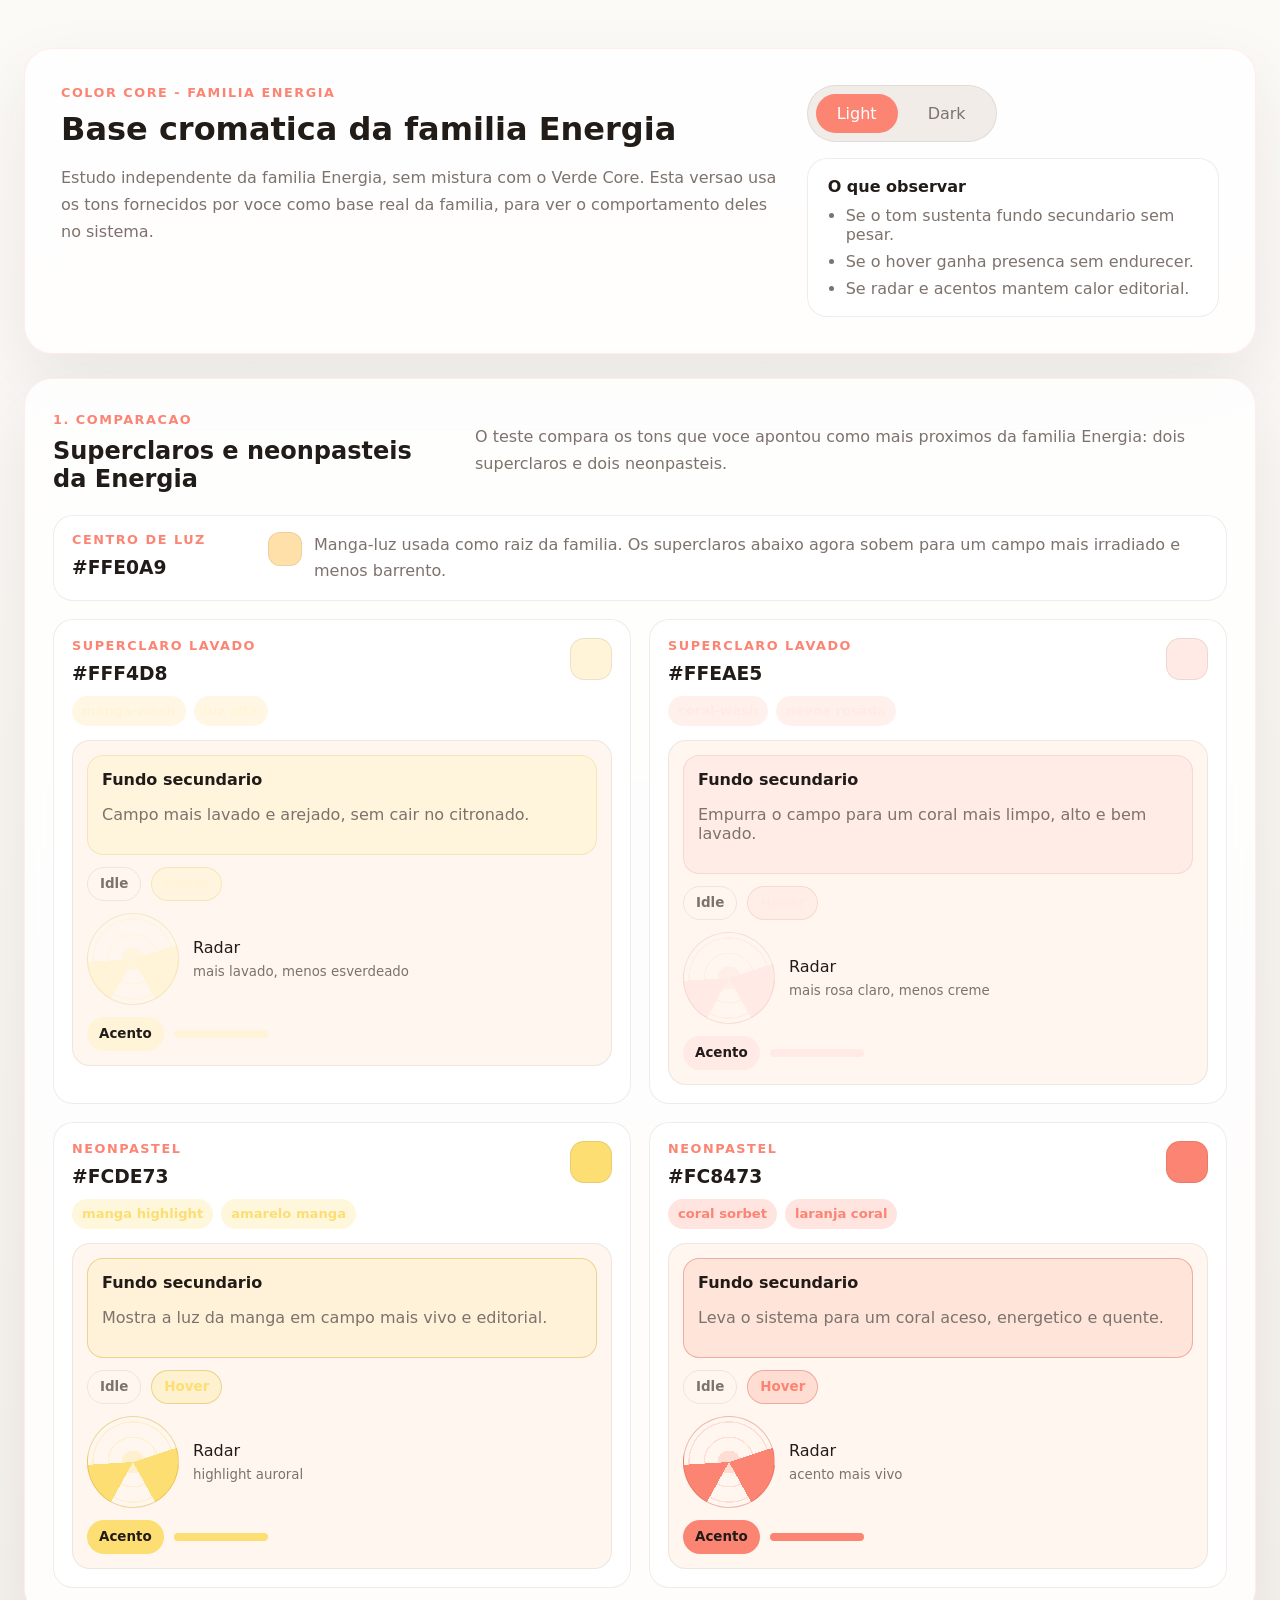
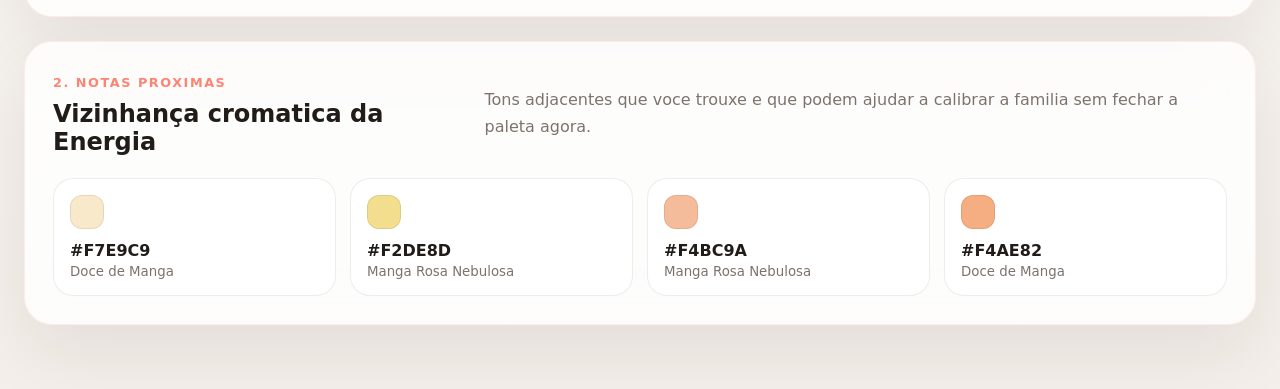
==== commit 7d6d363d: "Wash Energia superlights further Co-authored-by: gabriela92dias-web <gabriela92dias-web@users.norepl" ====
--- a/color-core-energia.html
+++ b/color-core-energia.html
@@ -68,30 +68,30 @@
           <article
             class="tone-card"
             style="
-              --tone-main: #fff1c9;
-              --tone-soft: rgba(255, 241, 201, 0.72);
-              --tone-surface: rgba(255, 241, 201, 0.84);
-              --tone-line: rgba(224, 190, 92, 0.34);
+              --tone-main: #fff4d8;
+              --tone-soft: rgba(255, 244, 216, 0.72);
+              --tone-surface: rgba(255, 244, 216, 0.84);
+              --tone-line: rgba(229, 197, 106, 0.32);
               --tone-contrast: #221c19;
             "
           >
             <div class="tone-head">
               <div>
-                <p class="preview-kicker">Superclaro irradiado</p>
-                <h3>#FFF1C9</h3>
+                <p class="preview-kicker">Superclaro lavado</p>
+                <h3>#FFF4D8</h3>
               </div>
               <span class="tone-swatch"></span>
             </div>
 
             <div class="tone-meta">
-              <span class="tone-chip">manga-air</span>
-              <span class="tone-chip">luz filtrada</span>
+              <span class="tone-chip">manga-wash</span>
+              <span class="tone-chip">luz alta</span>
             </div>
 
             <div class="tone-demo">
               <div class="tone-surface-secondary">
                 <strong>Fundo secundario</strong>
-                <p>Campo claro e luminoso, mais manga do que creme.</p>
+                <p>Campo mais lavado e arejado, sem cair no citronado.</p>
               </div>
 
               <div class="tone-hover-row">
@@ -103,7 +103,7 @@
                 <div class="tone-radar"></div>
                 <div class="tone-radar-legend">
                   <span>Radar</span>
-                  <small>mais luz, menos barro</small>
+                  <small>mais lavado, menos esverdeado</small>
                 </div>
               </div>
 
@@ -117,30 +117,30 @@
           <article
             class="tone-card"
             style="
-              --tone-main: #ffe1d8;
-              --tone-soft: rgba(255, 225, 216, 0.72);
-              --tone-surface: rgba(255, 225, 216, 0.84);
-              --tone-line: rgba(228, 154, 138, 0.34);
+              --tone-main: #ffeae5;
+              --tone-soft: rgba(255, 234, 229, 0.72);
+              --tone-surface: rgba(255, 234, 229, 0.84);
+              --tone-line: rgba(232, 170, 156, 0.32);
               --tone-contrast: #221c19;
             "
           >
             <div class="tone-head">
               <div>
-                <p class="preview-kicker">Superclaro irradiado</p>
-                <h3>#FFE1D8</h3>
+                <p class="preview-kicker">Superclaro lavado</p>
+                <h3>#FFEAE5</h3>
               </div>
               <span class="tone-swatch"></span>
             </div>
 
             <div class="tone-meta">
-              <span class="tone-chip">coral-cloud</span>
-              <span class="tone-chip">rosa quente</span>
+              <span class="tone-chip">coral-wash</span>
+              <span class="tone-chip">nevoa rosada</span>
             </div>
 
             <div class="tone-demo">
               <div class="tone-surface-secondary">
                 <strong>Fundo secundario</strong>
-                <p>Empurra o campo para um coral claro mais limpo e vivo.</p>
+                <p>Empurra o campo para um coral mais limpo, alto e bem lavado.</p>
               </div>
 
               <div class="tone-hover-row">
@@ -152,7 +152,7 @@
                 <div class="tone-radar"></div>
                 <div class="tone-radar-legend">
                   <span>Radar</span>
-                  <small>mais coral, menos bege</small>
+                  <small>mais rosa claro, menos creme</small>
                 </div>
               </div>
 
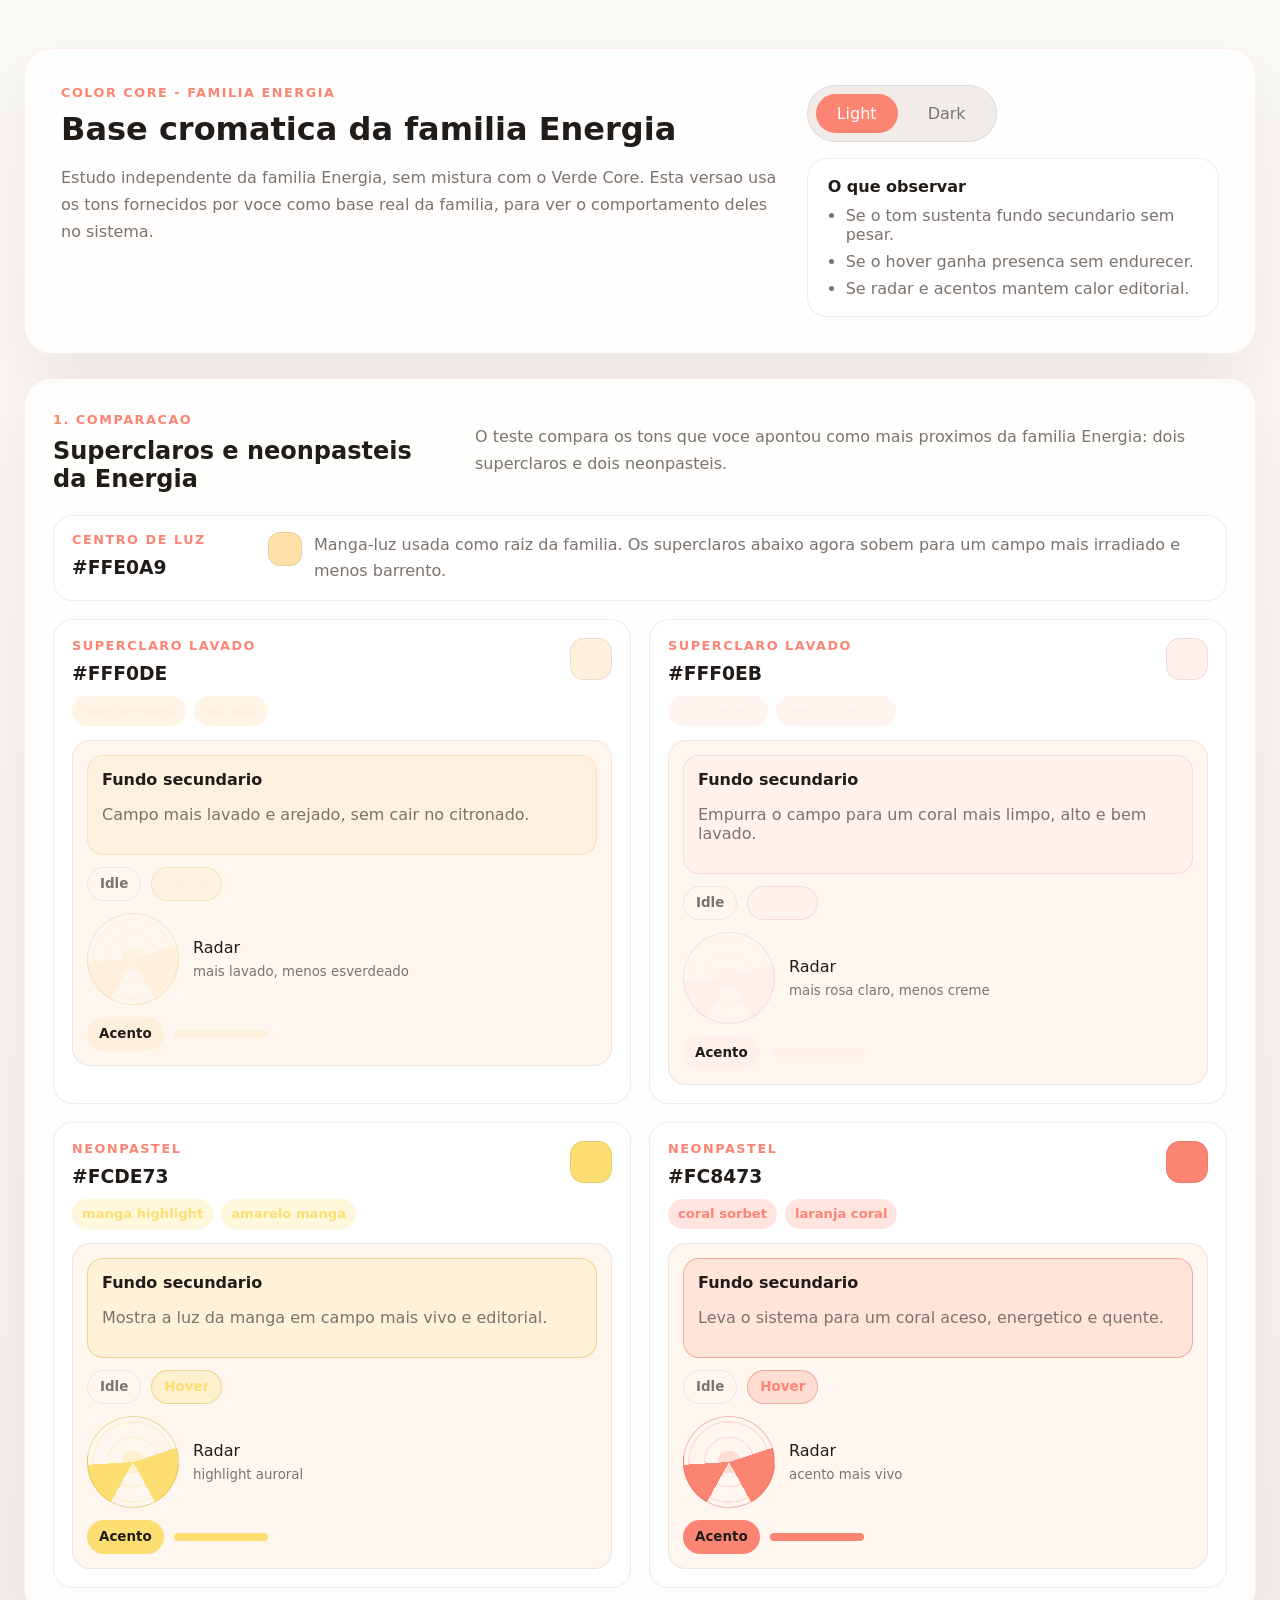
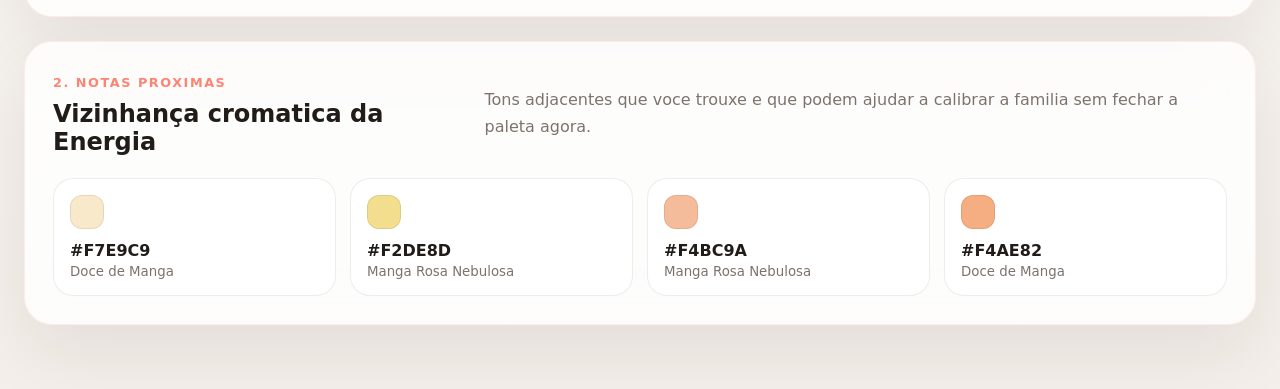
==== commit af27f467: "Warm Energia superlights in dark mode Co-authored-by: gabriela92dias-web <gabriela92dias-web@users.n" ====
--- a/color-core-energia.html
+++ b/color-core-energia.html
@@ -68,17 +68,17 @@
           <article
             class="tone-card"
             style="
-              --tone-main: #fff4d8;
-              --tone-soft: rgba(255, 244, 216, 0.72);
-              --tone-surface: rgba(255, 244, 216, 0.84);
-              --tone-line: rgba(229, 197, 106, 0.32);
+              --tone-main: #fff0de;
+              --tone-soft: rgba(255, 240, 222, 0.74);
+              --tone-surface: rgba(255, 240, 222, 0.86);
+              --tone-line: rgba(233, 186, 120, 0.32);
               --tone-contrast: #221c19;
             "
           >
             <div class="tone-head">
               <div>
                 <p class="preview-kicker">Superclaro lavado</p>
-                <h3>#FFF4D8</h3>
+                <h3>#FFF0DE</h3>
               </div>
               <span class="tone-swatch"></span>
             </div>
@@ -117,17 +117,17 @@
           <article
             class="tone-card"
             style="
-              --tone-main: #ffeae5;
-              --tone-soft: rgba(255, 234, 229, 0.72);
-              --tone-surface: rgba(255, 234, 229, 0.84);
-              --tone-line: rgba(232, 170, 156, 0.32);
+              --tone-main: #fff0eb;
+              --tone-soft: rgba(255, 240, 235, 0.74);
+              --tone-surface: rgba(255, 240, 235, 0.86);
+              --tone-line: rgba(232, 170, 156, 0.3);
               --tone-contrast: #221c19;
             "
           >
             <div class="tone-head">
               <div>
                 <p class="preview-kicker">Superclaro lavado</p>
-                <h3>#FFEAE5</h3>
+                <h3>#FFF0EB</h3>
               </div>
               <span class="tone-swatch"></span>
             </div>
--- a/color-core-energia.css
+++ b/color-core-energia.css
@@ -43,18 +43,18 @@
 }
 
 body[data-mode="dark"] {
-  --page-bg: linear-gradient(180deg, #16110f 0%, #211917 100%);
-  --panel-bg: rgba(25, 20, 18, 0.82);
-  --panel-border: rgba(255, 224, 169, 0.14);
+  --page-bg: linear-gradient(180deg, #18110f 0%, #251916 100%);
+  --panel-bg: rgba(28, 20, 18, 0.84);
+  --panel-border: rgba(255, 196, 176, 0.14);
   --panel-shadow: 0 28px 70px rgba(0, 0, 0, 0.3);
   --text: #f8f5f2;
   --text-muted: #c7bbb4;
   --line: rgba(255, 255, 255, 0.08);
-  --surface: #201918;
-  --surface-subtle: #2a211f;
-  --accent: #ffe0a9;
+  --surface: #231917;
+  --surface-subtle: #2f2220;
+  --accent: #ffc5b5;
   --accent-contrast: var(--neutral-950);
-  --demo-bg: #1d1612;
+  --demo-bg: #211714;
   --demo-border: rgba(255, 255, 255, 0.08);
 }
 
